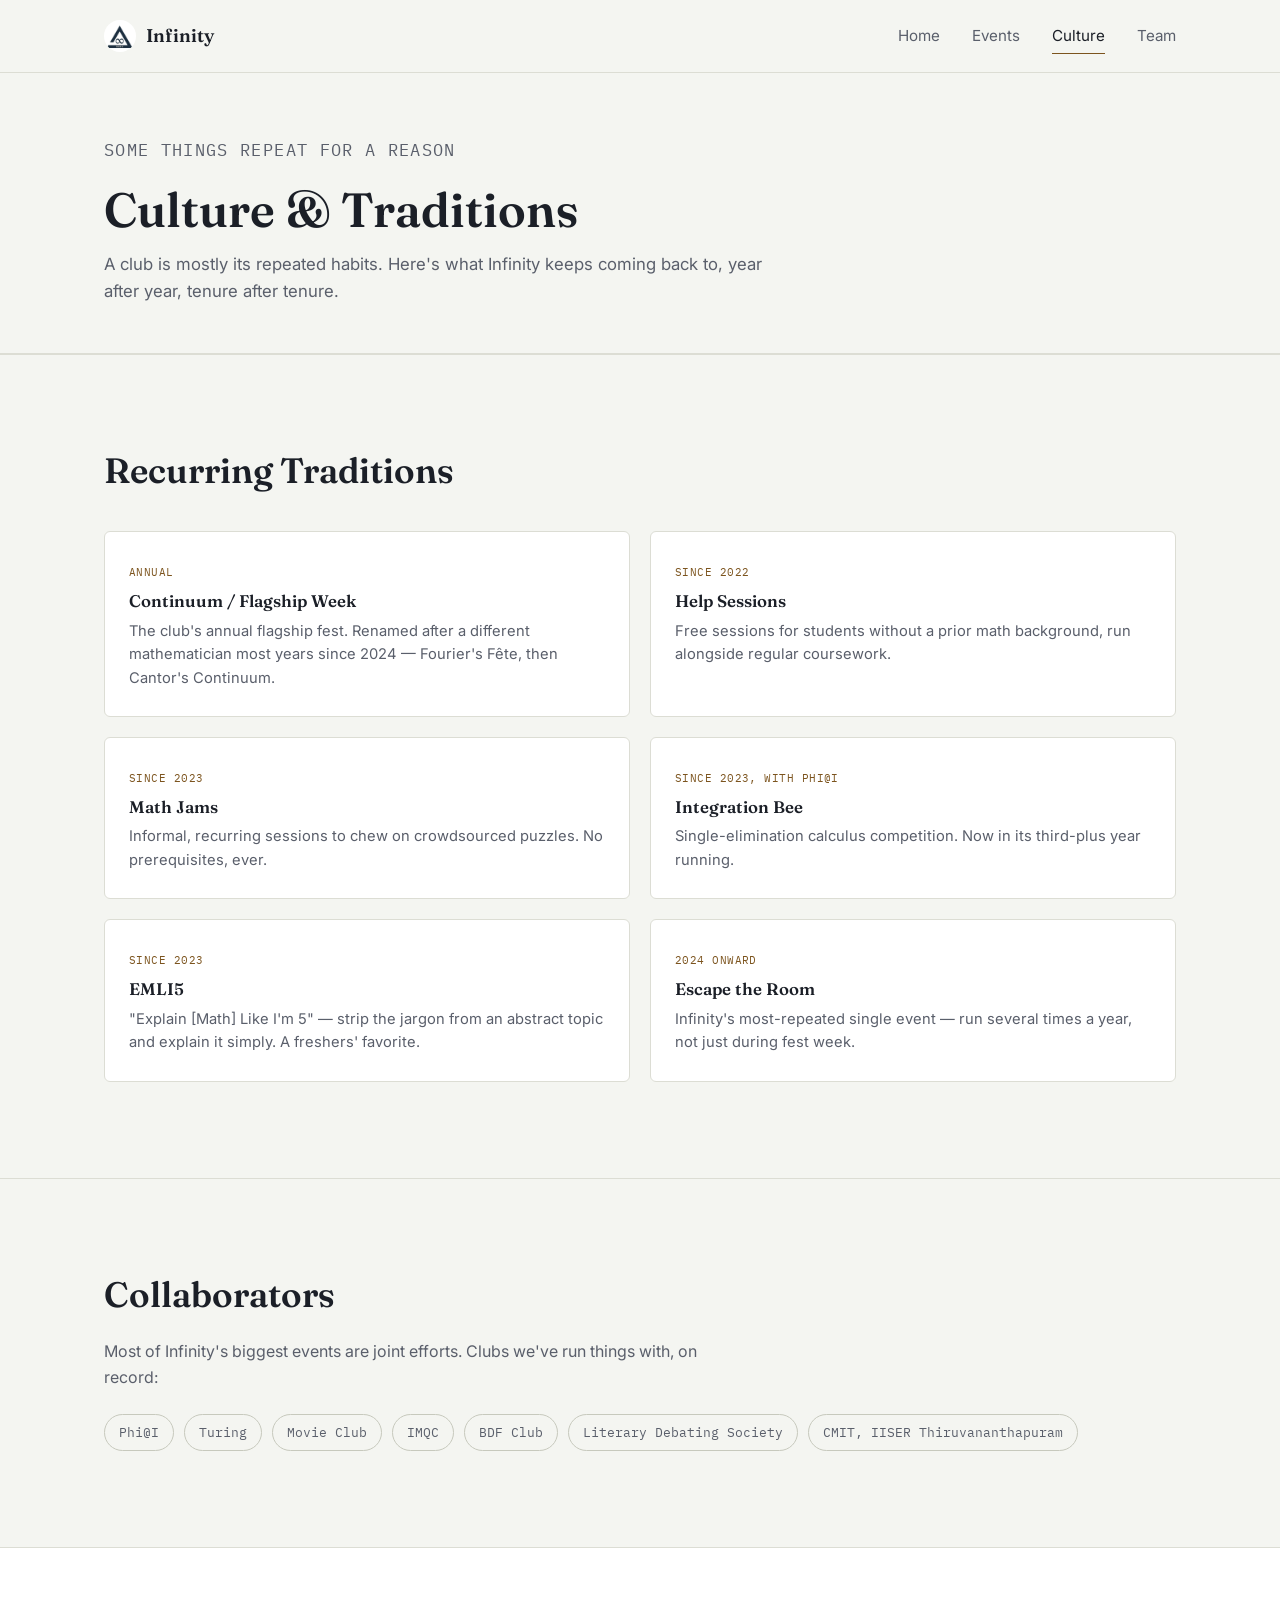
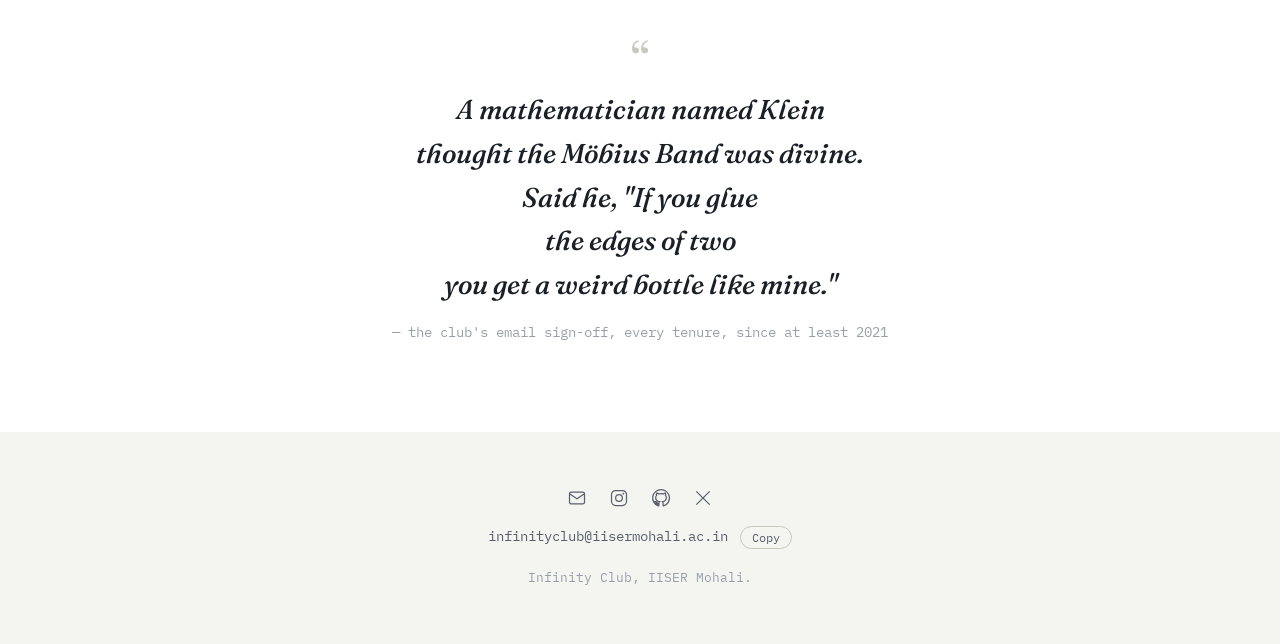
==== culture.html @ b8c421b1 "updated with more pages and more history" ====
<!DOCTYPE html>
<html lang="en">
<head>
<meta charset="UTF-8">
<meta name="viewport" content="width=device-width, initial-scale=1.0">
<meta name="theme-color" content="#F4F5F1">
<meta name="color-scheme" content="light">
<title>Culture — Infinity, IISER Mohali</title>
<meta name="description" content="The recurring traditions, collaborators, and in-jokes that make up Infinity, IISER Mohali's mathematics club.">

<link rel="icon" href="assets/logo.jpg">

<link rel="preconnect" href="https://fonts.googleapis.com">
<link rel="preconnect" href="https://fonts.gstatic.com" crossorigin>
<link href="https://fonts.googleapis.com/css2?family=Fraunces:ital,wght@0,500;0,600;0,700;1,500;1,600&family=Inter:wght@400;500;600&family=IBM+Plex+Mono:wght@400;500&display=swap" rel="stylesheet">

<link rel="stylesheet" href="style.css">
</head>
<body>

<a class="skip-link" href="#main">Skip to content</a>

<header class="site-header">
  <div class="header-inner">
    <a href="index.html" class="brand">
      <img src="assets/logo.jpg" alt="" class="brand-mark" width="32" height="32">
      <span class="brand-name">Infinity</span>
    </a>

    <button class="nav-toggle" type="button" aria-label="Toggle menu" aria-expanded="false" aria-controls="nav-menu">
      <span></span><span></span><span></span>
    </button>

    <nav class="site-nav" id="nav-menu">
      <a href="index.html">Home</a>
      <a href="events.html">Events</a>
      <a href="culture.html" class="is-active">Culture</a>
      <a href="team.html">Team</a>
    </nav>
  </div>
</header>

<main id="main">

  <div class="page-header">
    <div class="section-inner">
      <p class="eyebrow reveal">Some things repeat for a reason</p>
      <h1 class="reveal">Culture &amp; Traditions</h1>
      <p class="reveal">A club is mostly its repeated habits. Here's what Infinity keeps coming back to, year after year, tenure after tenure.</p>
    </div>
  </div>

  <!-- Traditions -->
  <section class="section">
    <div class="section-inner">
      <h2 class="reveal">Recurring Traditions</h2>
      <div class="tradition-grid reveal">

        <div class="tradition-card">
          <span class="tradition-since">Annual</span>
          <h3>Continuum / Flagship Week</h3>
          <p>The club's annual flagship fest. Renamed after a different mathematician most years since 2024 — Fourier's Fête, then Cantor's Continuum.</p>
        </div>

        <div class="tradition-card">
          <span class="tradition-since">Since 2022</span>
          <h3>Help Sessions</h3>
          <p>Free sessions for students without a prior math background, run alongside regular coursework.</p>
        </div>

        <div class="tradition-card">
          <span class="tradition-since">Since 2023</span>
          <h3>Math Jams</h3>
          <p>Informal, recurring sessions to chew on crowdsourced puzzles. No prerequisites, ever.</p>
        </div>

        <div class="tradition-card">
          <span class="tradition-since">Since 2023, with Phi@I</span>
          <h3>Integration Bee</h3>
          <p>Single-elimination calculus competition. Now in its third-plus year running.</p>
        </div>

        <div class="tradition-card">
          <span class="tradition-since">Since 2023</span>
          <h3>EMLI5</h3>
          <p>"Explain [Math] Like I'm 5" — strip the jargon from an abstract topic and explain it simply. A freshers' favorite.</p>
        </div>

        <div class="tradition-card">
          <span class="tradition-since">2024 onward</span>
          <h3>Escape the Room</h3>
          <p>Infinity's most-repeated single event — run several times a year, not just during fest week.</p>
        </div>

      </div>
    </div>
  </section>

  <!-- Collaborators -->
  <section class="section">
    <div class="section-inner">
      <h2 class="reveal">Collaborators</h2>
      <p class="section-lead reveal">Most of Infinity's biggest events are joint efforts. Clubs we've run things with, on record:</p>
      <ul class="tag-list reveal">
        <li>Phi@I</li>
        <li>Turing</li>
        <li>Movie Club</li>
        <li>IMQC</li>
        <li>BDF Club</li>
        <li>Literary Debating Society</li>
        <li>CMIT, IISER Thiruvananthapuram</li>
      </ul>
    </div>
  </section>

  <!-- The limerick -->
  <section class="quote-section reveal">
    <div class="section-inner quote-inner">
      <p class="quote-mark" aria-hidden="true">“</p>
      <blockquote id="quote-text">A mathematician named Klein<br>thought the Möbius Band was divine.<br>Said he, "If you glue<br>the edges of two<br>you get a weird bottle like mine."</blockquote>
      <p class="quote-by">— the club's email sign-off, every tenure, since at least 2021</p>
    </div>
  </section>

</main>

<footer id="contact" class="site-footer">
  <div class="section-inner footer-inner">
    <div class="footer-links">
      <a href="mailto:infinityclub@iisermohali.ac.in" aria-label="Email Infinity Club">
        <svg viewBox="0 0 24 24" fill="none" stroke="currentColor" stroke-width="1.5"><rect x="3" y="5" width="18" height="14" rx="2"/><path d="M3 7l9 6 9-6"/></svg>
      </a>
      <a href="https://www.instagram.com/infinityclubiisermohali/" target="_blank" rel="noopener" aria-label="Infinity Club on Instagram">
        <svg viewBox="0 0 24 24" fill="none" stroke="currentColor" stroke-width="1.5"><rect x="3" y="3" width="18" height="18" rx="5"/><circle cx="12" cy="12" r="4"/><circle cx="17.2" cy="6.8" r="1" fill="currentColor" stroke="none"/></svg>
      </a>
      <a href="https://github.com/infinityclub-iisermohali" target="_blank" rel="noopener" aria-label="Infinity Club on GitHub">
        <svg viewBox="0 0 24 24" fill="none" stroke="currentColor" stroke-width="1.5"><path d="M12 2a10 10 0 0 0-3.16 19.5c.5.1.66-.22.66-.48v-1.7c-2.78.6-3.37-1.34-3.37-1.34-.46-1.16-1.11-1.47-1.11-1.47-.91-.62.07-.6.07-.6 1 .07 1.53 1.03 1.53 1.03.9 1.52 2.36 1.08 2.94.83.09-.65.35-1.08.64-1.33-2.22-.25-4.56-1.11-4.56-4.95 0-1.1.39-2 1.03-2.7-.1-.25-.45-1.27.1-2.65 0 0 .84-.27 2.75 1.02a9.4 9.4 0 0 1 5 0c1.91-1.3 2.75-1.02 2.75-1.02.55 1.38.2 2.4.1 2.65.64.7 1.03 1.6 1.03 2.7 0 3.85-2.34 4.7-4.57 4.95.36.31.68.92.68 1.85v2.75c0 .26.16.58.67.48A10 10 0 0 0 12 2z"/></svg>
      </a>
      <a href="https://x.com/Infinity_iiserm" target="_blank" rel="noopener" aria-label="Infinity Club on X">
        <svg viewBox="0 0 24 24" fill="none" stroke="currentColor" stroke-width="1.5"><path d="M4 4l16 16M20 4 4 20"/></svg>
      </a>
    </div>
    <p class="footer-email">
      infinityclub@iisermohali.ac.in
      <button type="button" class="copy-btn" data-copy="infinityclub@iisermohali.ac.in">Copy</button>
    </p>
    <p class="footer-note">Infinity Club, IISER Mohali.</p>
  </div>
</footer>

<button id="back-to-top" class="back-to-top" type="button" aria-label="Back to top">
  <svg viewBox="0 0 24 24" fill="none" stroke="currentColor" stroke-width="2" stroke-linecap="round" stroke-linejoin="round"><path d="M12 19V5M5 12l7-7 7 7"/></svg>
</button>

<script src="script.js"></script>
</body>
</html>
---- style.css ----
/* ============================================
   Infinity — IISER Mohali Math Club
   Design tokens
   ============================================ */
:root {
  --paper: #F4F5F1;
  --paper-raised: #FFFFFF;
  --ink: #1B1F27;
  --ink-soft: #5A5F6B;
  --ink-faint: #9AA0AA;
  --accent: #A9762F;
  --accent-deep: #7C541E;
  --line: #DCDDD4;
  --line-strong: #C7C9BD;

  --font-display: 'Fraunces', Georgia, serif;
  --font-body: 'Inter', -apple-system, BlinkMacSystemFont, sans-serif;
  --font-mono: 'IBM Plex Mono', 'SF Mono', monospace;

  --max-width: 1120px;
  --radius: 6px;
  --ease: cubic-bezier(.16,.84,.44,1);
}

/* ============================================
   Reset & base
   ============================================ */
* { box-sizing: border-box; }
html { scroll-behavior: smooth; }

body {
  margin: 0;
  background: var(--paper);
  color: var(--ink);
  font-family: var(--font-body);
  font-size: 16px;
  line-height: 1.6;
  -webkit-font-smoothing: antialiased;
}

img { max-width: 100%; display: block; }

a { color: inherit; text-decoration: none; }

h1, h2, h3, h4 {
  font-family: var(--font-display);
  font-weight: 600;
  line-height: 1.15;
  margin: 0;
  color: var(--ink);
}

p { margin: 0; }

ul { margin: 0; padding: 0; list-style: none; }

button {
  font-family: inherit;
  cursor: pointer;
  background: none;
  border: none;
}

svg { display: block; }

.skip-link {
  position: absolute;
  left: -9999px;
  top: 0;
  background: var(--ink);
  color: var(--paper);
  padding: 0.6em 1em;
  z-index: 100;
}
.skip-link:focus {
  left: 1em;
  top: 1em;
}

:focus-visible {
  outline: 2px solid var(--accent-deep);
  outline-offset: 2px;
}

/* ============================================
   Layout helpers
   ============================================ */
.section-inner,
.header-inner {
  max-width: var(--max-width);
  margin: 0 auto;
  padding: 0 24px;
}

.section {
  padding: 96px 0;
  border-top: 1px solid var(--line);
}

.section h2 {
  font-size: clamp(1.7rem, 3vw, 2.2rem);
  margin-bottom: 40px;
}

.section-lead {
  color: var(--ink-soft);
  max-width: 60ch;
  margin: -16px 0 24px;
}

/* ============================================
   Header / nav
   ============================================ */
.site-header {
  position: sticky;
  top: 0;
  z-index: 50;
  background: rgba(244, 245, 241, 0.85);
  backdrop-filter: saturate(140%) blur(10px);
  border-bottom: 1px solid var(--line);
}

.header-inner {
  display: flex;
  align-items: center;
  justify-content: space-between;
  height: 72px;
}

.brand {
  display: flex;
  align-items: center;
  gap: 10px;
  font-family: var(--font-display);
  font-weight: 600;
  font-size: 1.15rem;
  letter-spacing: 0.01em;
}

.brand-mark {
  width: 32px;
  height: 32px;
  border-radius: 50%;
  object-fit: cover;
}

.site-nav {
  display: flex;
  gap: 32px;
  font-size: 0.95rem;
}

.site-nav a {
  position: relative;
  color: var(--ink-soft);
  transition: color 0.2s var(--ease);
}

.site-nav a:hover,
.site-nav a:focus-visible {
  color: var(--ink);
}

.site-nav a::after {
  content: '';
  position: absolute;
  left: 0;
  bottom: -6px;
  width: 0;
  height: 1px;
  background: var(--accent-deep);
  transition: width 0.2s var(--ease);
}

.site-nav a:hover::after {
  width: 100%;
}

.site-nav a.is-active {
  color: var(--ink);
}

.site-nav a.is-active::after {
  width: 100%;
}

.nav-toggle {
  display: none;
  flex-direction: column;
  justify-content: center;
  gap: 5px;
  width: 32px;
  height: 32px;
}

.nav-toggle span {
  display: block;
  width: 100%;
  height: 1.5px;
  background: var(--ink);
  transition: transform 0.2s var(--ease), opacity 0.2s var(--ease);
}

.nav-toggle[aria-expanded="true"] span:nth-child(1) {
  transform: translateY(6.5px) rotate(45deg);
}
.nav-toggle[aria-expanded="true"] span:nth-child(2) {
  opacity: 0;
}
.nav-toggle[aria-expanded="true"] span:nth-child(3) {
  transform: translateY(-6.5px) rotate(-45deg);
}

/* ============================================
   Buttons
   ============================================ */
.btn {
  display: inline-flex;
  align-items: center;
  gap: 8px;
  padding: 12px 22px;
  font-size: 0.95rem;
  font-weight: 500;
  border-radius: var(--radius);
  border: 1px solid transparent;
  transition: background 0.2s var(--ease), color 0.2s var(--ease), border-color 0.2s var(--ease);
}

.btn-primary {
  background: var(--ink);
  color: var(--paper);
}
.btn-primary:hover {
  background: var(--accent-deep);
}

.btn-ghost {
  border-color: var(--line-strong);
  color: var(--ink);
}
.btn-ghost:hover {
  border-color: var(--ink);
  background: var(--paper-raised);
}

/* ============================================
   Hero
   ============================================ */
.hero {
  padding: 88px 0 64px;
}

.hero-inner {
  max-width: var(--max-width);
  margin: 0 auto;
  padding: 0 24px;
  display: grid;
  grid-template-columns: 1.1fr 0.9fr;
  align-items: center;
  gap: 32px;
}

.eyebrow {
  font-family: var(--font-mono);
  font-size: 0.78rem;
  letter-spacing: 0.08em;
  text-transform: uppercase;
  color: var(--accent-deep);
  margin-bottom: 18px;
}

.hero-title {
  font-size: clamp(2.4rem, 5.5vw, 4rem);
  font-weight: 600;
  letter-spacing: -0.01em;
  margin-bottom: 22px;
}

.hero-desc {
  font-size: 1.1rem;
  color: var(--ink-soft);
  max-width: 36ch;
  margin-bottom: 36px;
}

.hero-actions {
  display: flex;
  gap: 14px;
  flex-wrap: wrap;
}

.hero-graphic {
  display: flex;
  justify-content: center;
}

.lemniscate {
  width: 100%;
  max-width: 380px;
}

.lemniscate-path {
  fill: none;
  stroke: var(--accent);
  stroke-width: 2;
  stroke-linecap: round;
  stroke-dasharray: 900;
  stroke-dashoffset: 900;
  animation: draw 2.6s var(--ease) 0.2s forwards;
}

@keyframes draw {
  to { stroke-dashoffset: 0; }
}

/* ============================================
   About
   ============================================ */
.about-grid {
  display: grid;
  grid-template-columns: 1.3fr 0.7fr;
  gap: 56px;
  align-items: center;
}

.about-copy p {
  color: var(--ink-soft);
  font-size: 1.05rem;
  margin: 18px 0 28px;
  max-width: 46ch;
}

.tag-list {
  display: flex;
  flex-wrap: wrap;
  gap: 10px;
}

.tag-list li {
  font-family: var(--font-mono);
  font-size: 0.82rem;
  padding: 7px 14px;
  border: 1px solid var(--line-strong);
  border-radius: 999px;
  color: var(--ink-soft);
}

.about-visual {
  display: flex;
  flex-direction: column;
  align-items: center;
  gap: 16px;
}

.seal {
  position: relative;
  width: 160px;
  height: 160px;
  display: flex;
  align-items: center;
  justify-content: center;
}

.seal-ring {
  position: absolute;
  inset: 0;
  border-radius: 50%;
  border: 1.5px dashed var(--line-strong);
}

.seal-ring::after {
  content: '';
  position: absolute;
  inset: 14px;
  border-radius: 50%;
  border: 1px solid var(--line);
}

.seal-glyph {
  font-family: var(--font-display);
  font-style: italic;
  font-size: 3rem;
  color: var(--accent-deep);
}

.seal-caption {
  font-family: var(--font-mono);
  font-size: 0.78rem;
  letter-spacing: 0.04em;
  color: var(--ink-faint);
  text-transform: uppercase;
}

/* ============================================
   Timeline filters
   ============================================ */
.timeline-filters {
  display: flex;
  flex-wrap: wrap;
  gap: 10px;
  margin-bottom: 40px;
}

.filter-chip {
  font-family: var(--font-mono);
  font-size: 0.78rem;
  padding: 7px 16px;
  border: 1px solid var(--line-strong);
  border-radius: 999px;
  color: var(--ink-soft);
  background: transparent;
  transition: background 0.2s var(--ease), color 0.2s var(--ease), border-color 0.2s var(--ease);
}

.filter-chip:hover {
  border-color: var(--ink);
  color: var(--ink);
}

.filter-chip.is-active {
  background: var(--ink);
  border-color: var(--ink);
  color: var(--paper);
}

.timeline-item.is-hidden,
.timeline-group.is-hidden {
  display: none;
}

/* ============================================
   Abstract disclosure
   ============================================ */
.abstract {
  margin-top: 12px;
}

.abstract summary {
  cursor: pointer;
  font-family: var(--font-mono);
  font-size: 0.8rem;
  color: var(--accent-deep);
  list-style: none;
}

.abstract summary::-webkit-details-marker {
  display: none;
}

.abstract summary::before {
  content: '▸ ';
}

.abstract[open] summary::before {
  content: '▾ ';
}

.abstract p {
  margin-top: 12px;
  color: var(--ink-soft);
  font-size: 0.92rem;
  max-width: 62ch;
}

.abstract p + p {
  margin-top: 10px;
}

.abstract .timeline-list {
  margin-top: 14px;
  gap: 18px;
}

.abstract .timeline-item h4 {
  font-size: 0.98rem;
}

/* ============================================
   Timeline
   ============================================ */
.timeline-group {
  margin-bottom: 48px;
}

.timeline-year {
  font-family: var(--font-mono);
  font-size: 1rem;
  color: var(--accent-deep);
  margin-bottom: 20px;
  padding-bottom: 10px;
  border-bottom: 1px solid var(--line);
}

.timeline-list {
  display: grid;
  gap: 28px;
}

.timeline-item h4 {
  font-size: 1.15rem;
  margin: 8px 0 6px;
}

.timeline-item p:not(.t-meta) {
  color: var(--ink-soft);
  max-width: 56ch;
}

.t-meta {
  display: flex;
  align-items: center;
  gap: 12px;
}

.t-date {
  font-family: var(--font-mono);
  font-size: 0.82rem;
  color: var(--ink-faint);
}

.t-tag {
  font-family: var(--font-mono);
  font-size: 0.7rem;
  text-transform: uppercase;
  letter-spacing: 0.04em;
  padding: 3px 9px;
  border-radius: 999px;
  color: var(--paper);
  background: var(--ink-soft);
}

.t-tag.t-fest { background: var(--accent-deep); }
.t-tag.t-series { background: #4B5A6B; }
.t-tag.t-talk { background: #5A5F6B; }
.t-tag.t-social { background: #8A6A3A; }
.t-tag.t-tattva { background: #2F6F5E; }
.t-tag.t-workshop { background: #4F6B5A; }
.t-tag.t-competition { background: #6B4F8A; }
.t-tag.t-outreach { background: #3D6B8A; }

/* ============================================
   Page header (non-home pages)
   ============================================ */
.page-header {
  padding: 64px 0 48px;
  border-bottom: 1px solid var(--line);
}

.page-header h1 {
  font-size: clamp(2rem, 4vw, 3rem);
  margin-bottom: 14px;
}

.page-header p {
  color: var(--ink-soft);
  font-size: 1.05rem;
  max-width: 60ch;
}

/* ============================================
   Tradition grid (culture page)
   ============================================ */
.tradition-grid {
  display: grid;
  grid-template-columns: repeat(2, 1fr);
  gap: 20px;
}

.tradition-card {
  background: var(--paper-raised);
  border: 1px solid var(--line);
  border-radius: var(--radius);
  padding: 26px 24px;
}

.tradition-since {
  display: inline-block;
  font-family: var(--font-mono);
  font-size: 0.7rem;
  letter-spacing: 0.04em;
  text-transform: uppercase;
  color: var(--accent-deep);
  margin-bottom: 10px;
}

.tradition-card h3 {
  font-size: 1.05rem;
  margin-bottom: 8px;
}

.tradition-card p {
  color: var(--ink-soft);
  font-size: 0.92rem;
}

/* ============================================
   Mini cards (home page highlights)
   ============================================ */
.mini-grid {
  display: grid;
  grid-template-columns: repeat(3, 1fr);
  gap: 20px;
}

.mini-card {
  background: var(--paper-raised);
  border: 1px solid var(--line);
  border-radius: var(--radius);
  padding: 24px;
  display: flex;
  flex-direction: column;
  gap: 10px;
}

.mini-card h3 {
  font-size: 1rem;
}

.mini-card p {
  color: var(--ink-soft);
  font-size: 0.9rem;
}

.mini-card .t-tag {
  align-self: flex-start;
}

.cta-row {
  margin-top: 28px;
}

/* ============================================
   Team
   ============================================ */
.team-grid {
  display: grid;
  grid-template-columns: repeat(3, 1fr);
  gap: 24px;
}

.team-card {
  background: var(--paper-raised);
  border: 1px solid var(--line);
  border-radius: var(--radius);
  padding: 28px 24px;
}

.avatar {
  display: inline-flex;
  align-items: center;
  justify-content: center;
  width: 42px;
  height: 42px;
  border-radius: 50%;
  background: var(--paper);
  border: 1px solid var(--line-strong);
  font-family: var(--font-display);
  font-weight: 600;
  color: var(--accent-deep);
  margin-bottom: 16px;
}

.team-card h3 {
  font-size: 1.05rem;
  margin-bottom: 2px;
}

.role {
  font-family: var(--font-mono);
  font-size: 0.78rem;
  text-transform: uppercase;
  letter-spacing: 0.04em;
  color: var(--ink-faint);
  margin-bottom: 14px;
}

.team-card p:not(.role) {
  color: var(--ink-soft);
  font-size: 0.92rem;
}

/* ============================================
   Quote
   ============================================ */
.quote-section {
  padding: 88px 0;
  background: var(--paper-raised);
  border-top: 1px solid var(--line);
  text-align: center;
}

.quote-inner {
  max-width: 640px;
}

.quote-mark {
  font-family: var(--font-display);
  font-size: 3rem;
  color: var(--line-strong);
  line-height: 1;
  margin-bottom: 4px;
}

#quote-text {
  font-family: var(--font-display);
  font-style: italic;
  font-size: clamp(1.3rem, 2.6vw, 1.7rem);
  font-weight: 500;
  margin: 0 0 16px;
}

.quote-by {
  font-family: var(--font-mono);
  font-size: 0.85rem;
  color: var(--ink-faint);
}

/* ============================================
   Footer
   ============================================ */
.site-footer {
  padding: 56px 0;
}

.footer-inner {
  display: flex;
  flex-direction: column;
  align-items: center;
  gap: 18px;
}

.footer-links {
  display: flex;
  gap: 22px;
}

.footer-links a {
  width: 20px;
  height: 20px;
  color: var(--ink-soft);
  transition: color 0.2s var(--ease);
}
.footer-links a:hover {
  color: var(--accent-deep);
}
.footer-links svg {
  width: 100%;
  height: 100%;
}

.footer-email {
  display: flex;
  align-items: center;
  gap: 12px;
  font-family: var(--font-mono);
  font-size: 0.85rem;
  color: var(--ink-soft);
}

.copy-btn {
  font-family: var(--font-mono);
  font-size: 0.72rem;
  padding: 3px 11px;
  border: 1px solid var(--line-strong);
  border-radius: 999px;
  color: var(--ink-soft);
  transition: border-color 0.2s var(--ease), color 0.2s var(--ease);
}

.copy-btn:hover {
  border-color: var(--ink);
  color: var(--ink);
}

.footer-note {
  font-family: var(--font-mono);
  font-size: 0.82rem;
  color: var(--ink-faint);
}

/* ============================================
   Back to top
   ============================================ */
.back-to-top {
  position: fixed;
  right: 24px;
  bottom: 24px;
  width: 44px;
  height: 44px;
  border-radius: 50%;
  background: var(--ink);
  color: var(--paper);
  display: flex;
  align-items: center;
  justify-content: center;
  opacity: 0;
  transform: translateY(8px);
  pointer-events: none;
  transition: opacity 0.25s var(--ease), transform 0.25s var(--ease), background 0.2s var(--ease);
  z-index: 60;
}

.back-to-top svg {
  width: 18px;
  height: 18px;
}

.back-to-top.is-visible {
  opacity: 1;
  transform: none;
  pointer-events: auto;
}

.back-to-top:hover {
  background: var(--accent-deep);
}

/* ============================================
   Scroll reveal
   ============================================ */
.reveal {
  opacity: 0;
  transform: translateY(16px);
  transition: opacity 0.6s var(--ease), transform 0.6s var(--ease);
}
.reveal.is-visible {
  opacity: 1;
  transform: none;
}

@media (prefers-reduced-motion: reduce) {
  .reveal {
    opacity: 1;
    transform: none;
    transition: none;
  }
  .lemniscate-path {
    stroke-dashoffset: 0;
    animation: none;
  }
  html { scroll-behavior: auto; }
}

/* ============================================
   Responsive
   ============================================ */
@media (max-width: 860px) {
  .hero-inner {
    grid-template-columns: 1fr;
    text-align: left;
  }
  .hero-graphic { order: -1; max-width: 280px; margin: 0 auto 8px; }
  .about-grid {
    grid-template-columns: 1fr;
  }
  .about-visual { order: -1; }
  .team-grid {
    grid-template-columns: 1fr;
  }
  .tradition-grid {
    grid-template-columns: 1fr;
  }
  .mini-grid {
    grid-template-columns: 1fr;
  }
}

@media (max-width: 700px) {
  .site-nav {
    position: absolute;
    top: 72px;
    left: 0;
    right: 0;
    background: var(--paper);
    border-bottom: 1px solid var(--line);
    flex-direction: column;
    padding: 16px 24px 24px;
    gap: 18px;
    display: none;
  }
  .site-nav.is-open {
    display: flex;
  }
  .nav-toggle {
    display: flex;
  }
  .section {
    padding: 64px 0;
  }
  .hero {
    padding: 56px 0 40px;
  }
}
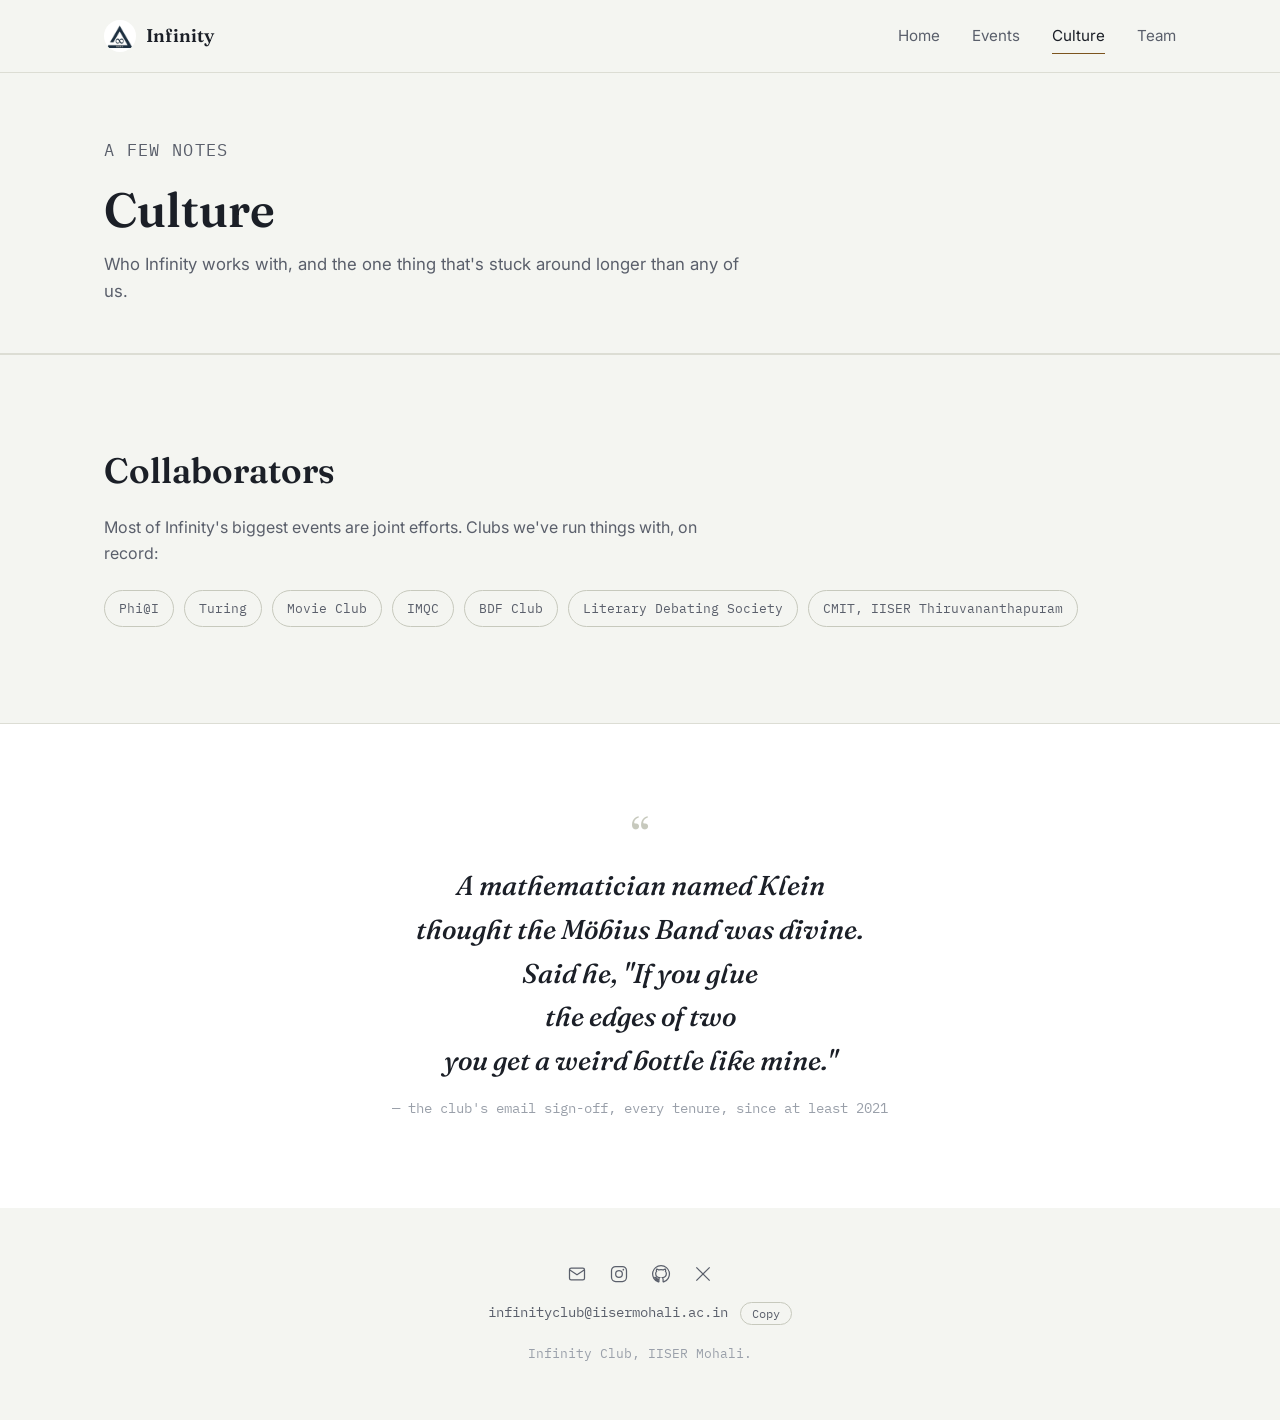
==== commit 7e3e798c: "updated fucked up data" ====
--- a/culture.html
+++ b/culture.html
@@ -6,7 +6,7 @@
 <meta name="theme-color" content="#F4F5F1">
 <meta name="color-scheme" content="light">
 <title>Culture — Infinity, IISER Mohali</title>
-<meta name="description" content="The recurring traditions, collaborators, and in-jokes that make up Infinity, IISER Mohali's mathematics club.">
+<meta name="description" content="Who Infinity collaborates with, and a few things worth knowing about how the club works.">
 
 <link rel="icon" href="assets/logo.jpg">
 
@@ -44,57 +44,11 @@
 
   <div class="page-header">
     <div class="section-inner">
-      <p class="eyebrow reveal">Some things repeat for a reason</p>
-      <h1 class="reveal">Culture &amp; Traditions</h1>
-      <p class="reveal">A club is mostly its repeated habits. Here's what Infinity keeps coming back to, year after year, tenure after tenure.</p>
+      <p class="eyebrow reveal">A few notes</p>
+      <h1 class="reveal">Culture</h1>
+      <p class="reveal">Who Infinity works with, and the one thing that's stuck around longer than any of us.</p>
     </div>
   </div>
-
-  <!-- Traditions -->
-  <section class="section">
-    <div class="section-inner">
-      <h2 class="reveal">Recurring Traditions</h2>
-      <div class="tradition-grid reveal">
-
-        <div class="tradition-card">
-          <span class="tradition-since">Annual</span>
-          <h3>Continuum / Flagship Week</h3>
-          <p>The club's annual flagship fest. Renamed after a different mathematician most years since 2024 — Fourier's Fête, then Cantor's Continuum.</p>
-        </div>
-
-        <div class="tradition-card">
-          <span class="tradition-since">Since 2022</span>
-          <h3>Help Sessions</h3>
-          <p>Free sessions for students without a prior math background, run alongside regular coursework.</p>
-        </div>
-
-        <div class="tradition-card">
-          <span class="tradition-since">Since 2023</span>
-          <h3>Math Jams</h3>
-          <p>Informal, recurring sessions to chew on crowdsourced puzzles. No prerequisites, ever.</p>
-        </div>
-
-        <div class="tradition-card">
-          <span class="tradition-since">Since 2023, with Phi@I</span>
-          <h3>Integration Bee</h3>
-          <p>Single-elimination calculus competition. Now in its third-plus year running.</p>
-        </div>
-
-        <div class="tradition-card">
-          <span class="tradition-since">Since 2023</span>
-          <h3>EMLI5</h3>
-          <p>"Explain [Math] Like I'm 5" — strip the jargon from an abstract topic and explain it simply. A freshers' favorite.</p>
-        </div>
-
-        <div class="tradition-card">
-          <span class="tradition-since">2024 onward</span>
-          <h3>Escape the Room</h3>
-          <p>Infinity's most-repeated single event — run several times a year, not just during fest week.</p>
-        </div>
-
-      </div>
-    </div>
-  </section>
 
   <!-- Collaborators -->
   <section class="section">
--- a/style.css
+++ b/style.css
@@ -558,42 +558,6 @@
 }
 
 /* ============================================
-   Tradition grid (culture page)
-   ============================================ */
-.tradition-grid {
-  display: grid;
-  grid-template-columns: repeat(2, 1fr);
-  gap: 20px;
-}
-
-.tradition-card {
-  background: var(--paper-raised);
-  border: 1px solid var(--line);
-  border-radius: var(--radius);
-  padding: 26px 24px;
-}
-
-.tradition-since {
-  display: inline-block;
-  font-family: var(--font-mono);
-  font-size: 0.7rem;
-  letter-spacing: 0.04em;
-  text-transform: uppercase;
-  color: var(--accent-deep);
-  margin-bottom: 10px;
-}
-
-.tradition-card h3 {
-  font-size: 1.05rem;
-  margin-bottom: 8px;
-}
-
-.tradition-card p {
-  color: var(--ink-soft);
-  font-size: 0.92rem;
-}
-
-/* ============================================
    Mini cards (home page highlights)
    ============================================ */
 .mini-grid {
@@ -855,9 +819,6 @@
   }
   .about-visual { order: -1; }
   .team-grid {
-    grid-template-columns: 1fr;
-  }
-  .tradition-grid {
     grid-template-columns: 1fr;
   }
   .mini-grid {
